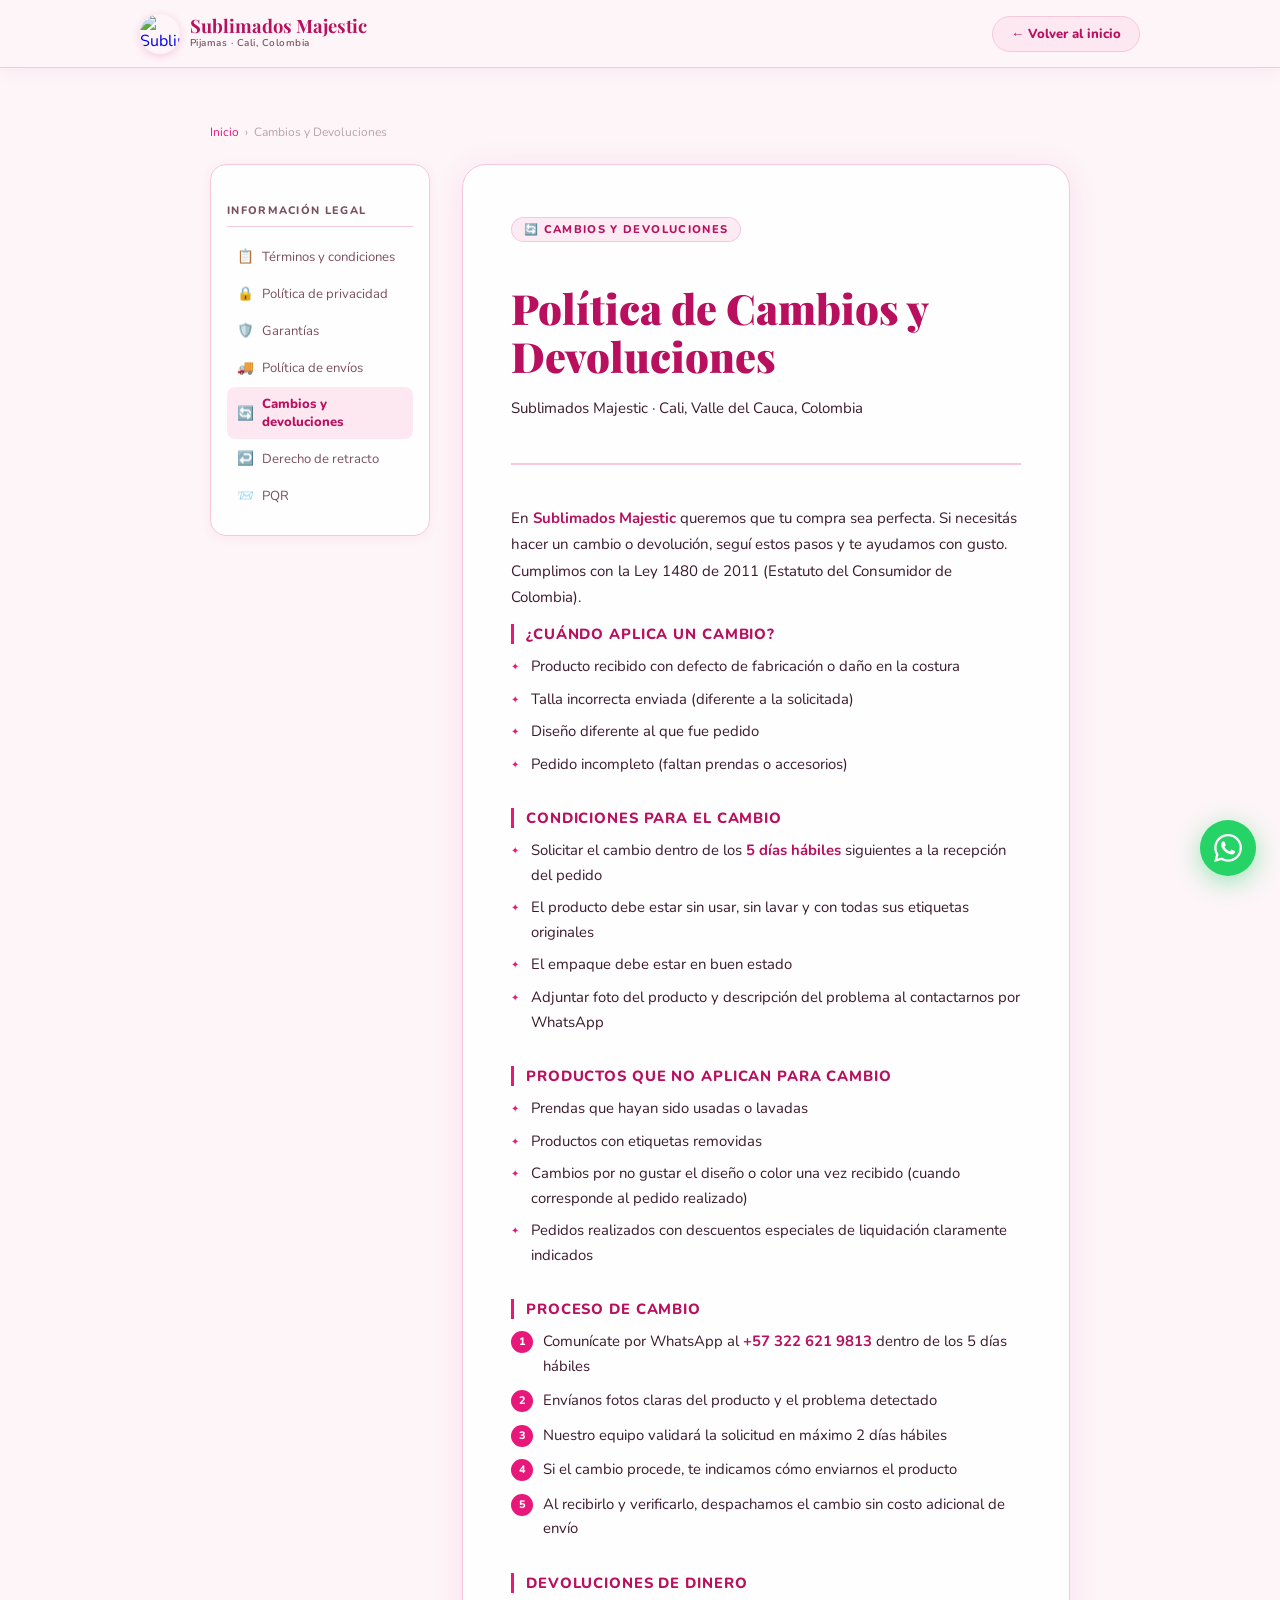
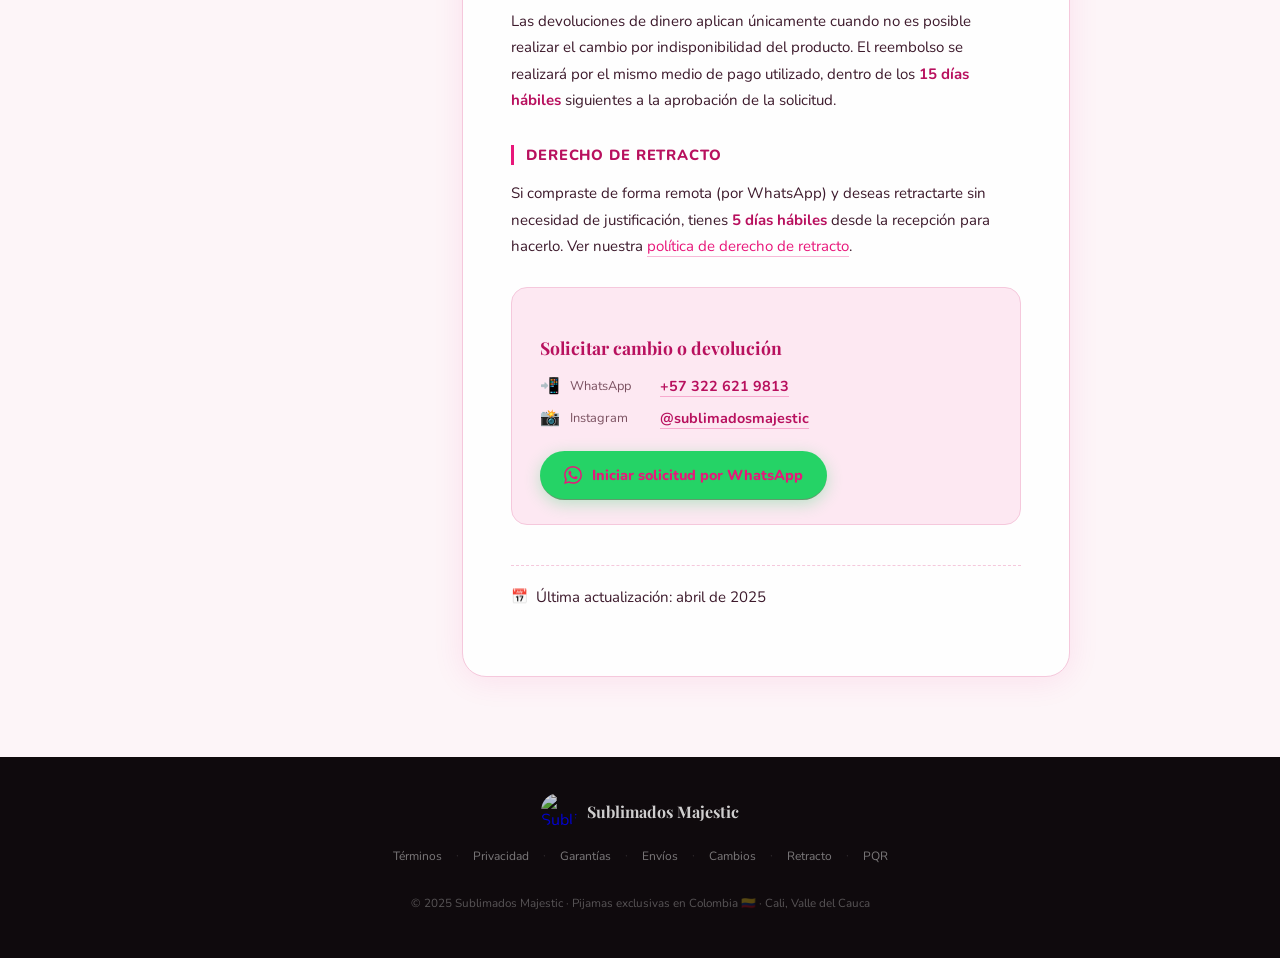
==== cambios.html @ e80ec2fe "Actualizar enlaces WhatsApp a catálogo wa.me/c/573228277608" ====
<!DOCTYPE html>
<html lang="es-CO">
<head>
  <meta charset="UTF-8"/>
  <meta name="viewport" content="width=device-width,initial-scale=1.0"/>
  <title>Cambios y Devoluciones | Sublimados Majestic – Pijamas Colombia</title>
  <meta name="robots" content="noindex,follow"/>
  <link rel="preconnect" href="https://fonts.googleapis.com"/>
  <link rel="preconnect" href="https://fonts.gstatic.com" crossorigin/>
  <link href="https://fonts.googleapis.com/css2?family=Playfair+Display:ital,wght@0,700;0,900;1,700&family=Nunito:wght@400;600;700;800;900&display=swap" rel="stylesheet"/>
  <link rel="stylesheet" href="legal.css"/>
</head>
<body>
<header class="legal-navbar"><div class="legal-nav-inner">
  <a href="index.html" class="legal-nav-logo">
    <img src="Logo_Sublimados_Majestic.jpeg" alt="Sublimados Majestic" width="40" height="40" loading="eager"/>
    <div><span class="legal-nav-brand">Sublimados Majestic</span><span class="legal-nav-sub">Pijamas · Cali, Colombia</span></div>
  </a>
  <a href="index.html" class="legal-back-btn">← Volver al inicio</a>
</div></header>

<main class="legal-main"><div class="legal-container">
  <nav class="legal-breadcrumb"><a href="index.html">Inicio</a><span>›</span><span>Cambios y Devoluciones</span></nav>
  <div class="legal-page-layout">
    <aside class="legal-sidebar"><h5>Información legal</h5>
      <a href="terminos.html"><span class="ls-icon">📋</span> Términos y condiciones</a>
      <a href="privacidad.html"><span class="ls-icon">🔒</span> Política de privacidad</a>
      <a href="garantias.html"><span class="ls-icon">🛡️</span> Garantías</a>
      <a href="envios.html"><span class="ls-icon">🚚</span> Política de envíos</a>
      <a href="cambios.html" class="active"><span class="ls-icon">🔄</span> Cambios y devoluciones</a>
      <a href="retracto.html"><span class="ls-icon">↩️</span> Derecho de retracto</a>
      <a href="pqr.html"><span class="ls-icon">📨</span> PQR</a>
    </aside>
    <div class="legal-box">
      <div class="legal-doc-header">
        <span class="legal-doc-tag">🔄 Cambios y Devoluciones</span>
        <h1 class="legal-doc-title">Política de Cambios y Devoluciones</h1>
        <p class="legal-doc-meta">Sublimados Majestic · Cali, Valle del Cauca, Colombia</p>
      </div>

      <p>En <strong>Sublimados Majestic</strong> queremos que tu compra sea perfecta. Si necesitás hacer un cambio o devolución, seguí estos pasos y te ayudamos con gusto. Cumplimos con la Ley 1480 de 2011 (Estatuto del Consumidor de Colombia).</p>

      <h3>¿Cuándo aplica un cambio?</h3>
      <ul>
        <li>Producto recibido con defecto de fabricación o daño en la costura</li>
        <li>Talla incorrecta enviada (diferente a la solicitada)</li>
        <li>Diseño diferente al que fue pedido</li>
        <li>Pedido incompleto (faltan prendas o accesorios)</li>
      </ul>

      <h3>Condiciones para el cambio</h3>
      <ul>
        <li>Solicitar el cambio dentro de los <strong>5 días hábiles</strong> siguientes a la recepción del pedido</li>
        <li>El producto debe estar sin usar, sin lavar y con todas sus etiquetas originales</li>
        <li>El empaque debe estar en buen estado</li>
        <li>Adjuntar foto del producto y descripción del problema al contactarnos por WhatsApp</li>
      </ul>

      <h3>Productos que no aplican para cambio</h3>
      <ul>
        <li>Prendas que hayan sido usadas o lavadas</li>
        <li>Productos con etiquetas removidas</li>
        <li>Cambios por no gustar el diseño o color una vez recibido (cuando corresponde al pedido realizado)</li>
        <li>Pedidos realizados con descuentos especiales de liquidación claramente indicados</li>
      </ul>

      <h3>Proceso de cambio</h3>
      <ol>
        <li>Comunícate por WhatsApp al <strong>+57 322 621 9813</strong> dentro de los 5 días hábiles</li>
        <li>Envíanos fotos claras del producto y el problema detectado</li>
        <li>Nuestro equipo validará la solicitud en máximo 2 días hábiles</li>
        <li>Si el cambio procede, te indicamos cómo enviarnos el producto</li>
        <li>Al recibirlo y verificarlo, despachamos el cambio sin costo adicional de envío</li>
      </ol>

      <h3>Devoluciones de dinero</h3>
      <p>Las devoluciones de dinero aplican únicamente cuando no es posible realizar el cambio por indisponibilidad del producto. El reembolso se realizará por el mismo medio de pago utilizado, dentro de los <strong>15 días hábiles</strong> siguientes a la aprobación de la solicitud.</p>

      <h3>Derecho de retracto</h3>
      <p>Si compraste de forma remota (por WhatsApp) y deseas retractarte sin necesidad de justificación, tienes <strong>5 días hábiles</strong> desde la recepción para hacerlo. Ver nuestra <a href="retracto.html">política de derecho de retracto</a>.</p>

      <div class="legal-contact-card">
        <h4>Solicitar cambio o devolución</h4>
        <div class="legal-contact-row"><span class="lc-icon">📲</span><span class="lc-label">WhatsApp</span><span class="lc-val"><a href="https://wa.me/c/573228277608" target="_blank" rel="noopener">+57 322 621 9813</a></span></div>
        <div class="legal-contact-row"><span class="lc-icon">📸</span><span class="lc-label">Instagram</span><span class="lc-val"><a href="https://www.instagram.com/sublimadosmajestic" target="_blank" rel="noopener">@sublimadosmajestic</a></span></div>
        <a href="https://wa.me/c/573228277608" target="_blank" rel="noopener" class="legal-wa-cta"><svg viewBox="0 0 24 24" fill="currentColor"><path d="M17.472 14.382c-.297-.149-1.758-.867-2.03-.967-.273-.099-.471-.148-.67.15-.197.297-.767.966-.94 1.164-.173.199-.347.223-.644.075-.297-.15-1.255-.463-2.39-1.475-.883-.788-1.48-1.761-1.653-2.059-.173-.297-.018-.458.13-.606.134-.133.298-.347.446-.52.149-.174.198-.298.298-.497.099-.198.05-.371-.025-.52-.075-.149-.669-1.612-.916-2.207-.242-.579-.487-.5-.669-.51-.173-.008-.371-.01-.57-.01-.198 0-.52.074-.792.372-.272.297-1.04 1.016-1.04 2.479 0 1.462 1.065 2.875 1.213 3.074.149.198 2.096 3.2 5.077 4.487.709.306 1.262.489 1.694.625.712.227 1.36.195 1.871.118.571-.085 1.758-.719 2.006-1.413.248-.694.248-1.289.173-1.413-.074-.124-.272-.198-.57-.347m-5.421 7.403h-.004a9.87 9.87 0 01-5.031-1.378l-.361-.214-3.741.982.998-3.648-.235-.374a9.86 9.86 0 01-1.51-5.26c.001-5.45 4.436-9.884 9.888-9.884 2.64 0 5.122 1.03 6.988 2.898a9.825 9.825 0 012.893 6.994c-.003 5.45-4.437 9.884-9.885 9.884m8.413-18.297A11.815 11.815 0 0012.05 0C5.495 0 .16 5.335.157 11.892c0 2.096.547 4.142 1.588 5.945L.057 24l6.305-1.654a11.882 11.882 0 005.683 1.448h.005c6.554 0 11.89-5.335 11.893-11.893a11.821 11.821 0 00-3.48-8.413z"/></svg> Iniciar solicitud por WhatsApp</a>
      </div>
      <p class="legal-date-note">Última actualización: abril de 2025</p>
    </div>
  </div>
</div></main>

<a href="https://wa.me/c/573228277608" class="legal-wa-float" target="_blank" rel="noopener" aria-label="WhatsApp"><svg viewBox="0 0 24 24" fill="currentColor"><path d="M17.472 14.382c-.297-.149-1.758-.867-2.03-.967-.273-.099-.471-.148-.67.15-.197.297-.767.966-.94 1.164-.173.199-.347.223-.644.075-.297-.15-1.255-.463-2.39-1.475-.883-.788-1.48-1.761-1.653-2.059-.173-.297-.018-.458.13-.606.134-.133.298-.347.446-.52.149-.174.198-.298.298-.497.099-.198.05-.371-.025-.52-.075-.149-.669-1.612-.916-2.207-.242-.579-.487-.5-.669-.51-.173-.008-.371-.01-.57-.01-.198 0-.52.074-.792.372-.272.297-1.04 1.016-1.04 2.479 0 1.462 1.065 2.875 1.213 3.074.149.198 2.096 3.2 5.077 4.487.709.306 1.262.489 1.694.625.712.227 1.36.195 1.871.118.571-.085 1.758-.719 2.006-1.413.248-.694.248-1.289.173-1.413-.074-.124-.272-.198-.57-.347m-5.421 7.403h-.004a9.87 9.87 0 01-5.031-1.378l-.361-.214-3.741.982.998-3.648-.235-.374a9.86 9.86 0 01-1.51-5.26c.001-5.45 4.436-9.884 9.888-9.884 2.64 0 5.122 1.03 6.988 2.898a9.825 9.825 0 012.893 6.994c-.003 5.45-4.437 9.884-9.885 9.884m8.413-18.297A11.815 11.815 0 0012.05 0C5.495 0 .16 5.335.157 11.892c0 2.096.547 4.142 1.588 5.945L.057 24l6.305-1.654a11.882 11.882 0 005.683 1.448h.005c6.554 0 11.89-5.335 11.893-11.893a11.821 11.821 0 00-3.48-8.413z"/></svg></a>

<footer class="legal-footer"><div class="legal-footer-inner">
  <a href="index.html" class="legal-footer-logo">
    <img src="Logo_Sublimados_Majestic.jpeg" alt="Sublimados Majestic" width="36" height="36" loading="lazy"/>
    <span>Sublimados Majestic</span>
  </a>
  <nav class="legal-footer-links">
    <a href="terminos.html">Términos</a><span>·</span><a href="privacidad.html">Privacidad</a><span>·</span><a href="garantias.html">Garantías</a><span>·</span><a href="envios.html">Envíos</a><span>·</span><a href="cambios.html">Cambios</a><span>·</span><a href="retracto.html">Retracto</a><span>·</span><a href="pqr.html">PQR</a>
  </nav>
  <p class="legal-footer-copy">© 2025 Sublimados Majestic · Pijamas exclusivas en Colombia 🇨🇴 · Cali, Valle del Cauca</p>
</div></footer>
</body></html>
---- legal.css ----
/* ════════════════════════════════════════════════════
   SUBLIMADOS MAJESTIC — legal.css
   Páginas de políticas · Identidad de marca · 2025
   Playfair Display + Nunito · Paleta #E8177A
════════════════════════════════════════════════════ */

:root {
  --rosa:       #E8177A;
  --rosa-dark:  #B8105E;
  --rosa-light: #FF5BAE;
  --rosa-soft:  #FDE8F2;
  --rosa-borde: #F5C8DC;
  --cream:      #FDF5F8;
  --blanco:     #FEFEFE;
  --negro:      #0F0A0D;
  --texto:      #2C1A22;
  --muted:      #7A5060;
  --wa:         #25D366;
  --wa-dark:    #128C7E;
  --font-title: 'Playfair Display', Georgia, serif;
  --font-body:  'Nunito', 'Helvetica Neue', sans-serif;
}

*, *::before, *::after { box-sizing: border-box; }
body {
  font-family: var(--font-body);
  background: var(--cream);
  color: var(--texto);
  -webkit-font-smoothing: antialiased;
  margin: 0; padding: 0;
}

/* ── NAVBAR LEGAL ──────────────────────────────── */
.legal-navbar {
  position: sticky; top: 0; z-index: 100;
  background: rgba(253,245,248,.97);
  backdrop-filter: blur(16px);
  -webkit-backdrop-filter: blur(16px);
  border-bottom: 1px solid var(--rosa-borde);
  box-shadow: 0 2px 16px rgba(232,23,122,.07);
  padding: 0 24px; height: 68px;
  display: flex; align-items: center;
}
.legal-nav-inner {
  max-width: 1000px; margin: 0 auto; width: 100%;
  display: flex; align-items: center;
  justify-content: space-between; gap: 16px;
}
.legal-nav-logo {
  display: flex; align-items: center;
  gap: 10px; text-decoration: none;
}
.legal-nav-logo img {
  width: 40px; height: 40px; border-radius: 50%;
  object-fit: cover;
  box-shadow: 0 2px 8px rgba(232,23,122,.2);
}
.legal-nav-brand {
  font-family: var(--font-title);
  font-size: 1.15rem; font-weight: 700;
  color: var(--rosa-dark); line-height: 1;
  display: block;
}
.legal-nav-sub {
  display: block; font-size: .62rem;
  color: var(--muted); font-family: var(--font-body);
  font-weight: 600; letter-spacing: .05em; margin-top: 1px;
}
.legal-back-btn {
  display: inline-flex; align-items: center; gap: 6px;
  font-family: var(--font-body); font-size: .82rem;
  font-weight: 800; color: var(--rosa-dark);
  background: var(--rosa-soft);
  border: 1.5px solid var(--rosa-borde);
  padding: 8px 18px; border-radius: 999px;
  text-decoration: none;
  transition: background .2s, border-color .2s;
  white-space: nowrap;
}
.legal-back-btn:hover {
  background: var(--rosa-borde);
  border-color: var(--rosa-light);
}

/* ── LAYOUT MAIN ───────────────────────────────── */
.legal-main {
  min-height: 70vh; padding: 56px 24px 80px;
  background: var(--cream);
}
.legal-container { max-width: 860px; margin: 0 auto; }

/* ── BREADCRUMB ────────────────────────────────── */
.legal-breadcrumb {
  font-size: .75rem; color: var(--muted);
  margin-bottom: 24px; display: flex;
  align-items: center; gap: 6px;
}
.legal-breadcrumb a { color: var(--rosa); text-decoration: none; }
.legal-breadcrumb a:hover { color: var(--rosa-dark); }
.legal-breadcrumb span { opacity: .5; }

/* ── LAYOUT CON SIDEBAR ─────────────────────────── */
.legal-page-layout {
  display: grid;
  grid-template-columns: 220px 1fr;
  gap: 32px; align-items: start;
}

/* ── SIDEBAR ────────────────────────────────────── */
.legal-sidebar {
  position: sticky; top: 88px;
  background: var(--blanco);
  border: 1px solid var(--rosa-borde);
  border-radius: 16px; padding: 20px 16px;
  box-shadow: 0 2px 12px rgba(232,23,122,.06);
}
.legal-sidebar h5 {
  font-size: .68rem; font-weight: 800;
  letter-spacing: .12em; text-transform: uppercase;
  color: var(--muted); margin-bottom: 12px;
  padding-bottom: 8px;
  border-bottom: 1px solid var(--rosa-borde);
}
.legal-sidebar a {
  display: flex; align-items: center; gap: 8px;
  font-size: .82rem; color: var(--muted);
  padding: 8px 10px; border-radius: 8px;
  text-decoration: none; border: none;
  transition: background .2s, color .2s; margin-bottom: 2px;
}
.legal-sidebar a:hover { background: var(--rosa-soft); color: var(--rosa-dark); }
.legal-sidebar a.active { background: var(--rosa-soft); color: var(--rosa-dark); font-weight: 800; }
.legal-sidebar a .ls-icon { font-size: .85rem; flex-shrink: 0; }

/* ── BOX PRINCIPAL ─────────────────────────────── */
.legal-box {
  background: var(--blanco); border-radius: 24px;
  padding: 52px 48px;
  box-shadow: 0 4px 32px rgba(232,23,122,.09);
  border: 1px solid var(--rosa-borde);
}

/* ── HEADER DOCUMENTO ──────────────────────────── */
.legal-doc-header {
  margin-bottom: 40px; padding-bottom: 28px;
  border-bottom: 2px solid var(--rosa-borde);
}
.legal-doc-tag {
  display: inline-block; font-size: .7rem; font-weight: 800;
  letter-spacing: .12em; text-transform: uppercase;
  color: var(--rosa-dark);
  background: rgba(232,23,122,.08);
  border: 1px solid rgba(232,23,122,.18);
  padding: 4px 12px; border-radius: 999px; margin-bottom: 14px;
}
.legal-doc-title {
  font-family: var(--font-title);
  font-size: clamp(1.8rem, 4vw, 2.6rem);
  font-weight: 900; color: var(--rosa-dark);
  line-height: 1.15; margin-bottom: 10px;
}
.legal-doc-meta { font-size: .78rem; color: var(--muted); }

/* ── TIPOGRAFÍA LEGAL ──────────────────────────── */
.legal-box h3 {
  font-family: var(--font-body); font-size: .92rem;
  font-weight: 800; color: var(--rosa-dark);
  margin: 32px 0 10px; text-transform: uppercase;
  letter-spacing: .06em; padding-left: 12px;
  border-left: 3px solid var(--rosa);
}
.legal-box h3:first-of-type { margin-top: 0; }
.legal-box p {
  font-size: .94rem; color: #3D1A2C;
  margin-bottom: 14px; line-height: 1.75;
}
.legal-box ul {
  margin: 0 0 18px 0; padding: 0; list-style: none;
}
.legal-box ul li {
  font-size: .93rem; color: #3D1A2C;
  line-height: 1.65; margin-bottom: 8px;
  padding-left: 20px; position: relative;
}
.legal-box ul li::before {
  content: '✦'; position: absolute; left: 0;
  color: var(--rosa); font-size: .65rem; top: 4px;
}
.legal-box ol {
  margin: 0 0 18px 0; padding: 0;
  counter-reset: legal-counter; list-style: none;
}
.legal-box ol li {
  font-size: .93rem; color: #3D1A2C;
  line-height: 1.65; margin-bottom: 10px;
  padding-left: 32px; position: relative;
  counter-increment: legal-counter;
}
.legal-box ol li::before {
  content: counter(legal-counter); position: absolute;
  left: 0; width: 22px; height: 22px;
  background: var(--rosa); color: #fff;
  border-radius: 50%; font-size: .68rem; font-weight: 800;
  display: flex; align-items: center; justify-content: center; top: 2px;
}
.legal-box strong { color: var(--rosa-dark); font-weight: 700; }
.legal-box a {
  color: var(--rosa); text-decoration: none;
  border-bottom: 1px solid rgba(232,23,122,.3);
  transition: color .2s;
}
.legal-box a:hover { color: var(--rosa-dark); }

/* ── NOTA FECHA ─────────────────────────────────── */
.legal-date-note {
  font-size: .76rem; color: var(--muted);
  margin-top: 40px; padding-top: 18px;
  border-top: 1px dashed var(--rosa-borde);
  display: flex; align-items: center; gap: 8px;
}
.legal-date-note::before { content: '📅'; font-size: .85rem; }

/* ── CONTACT CARD ──────────────────────────────── */
.legal-contact-card {
  background: var(--rosa-soft);
  border: 1.5px solid var(--rosa-borde);
  border-radius: 16px; padding: 24px 28px; margin: 28px 0;
}
.legal-contact-card h4 {
  font-family: var(--font-title); font-size: 1.1rem;
  font-weight: 700; color: var(--rosa-dark); margin-bottom: 16px;
}
.legal-contact-row {
  display: flex; align-items: center; gap: 10px;
  font-size: .9rem; color: var(--texto);
  margin-bottom: 10px; flex-wrap: wrap;
}
.lc-icon { font-size: 1rem; flex-shrink: 0; }
.lc-label { color: var(--muted); font-size: .8rem; min-width: 80px; }
.lc-val { font-weight: 600; }
.lc-val a { color: var(--rosa-dark); font-weight: 700; }

/* ── SOCIAL ─────────────────────────────────────── */
.legal-social-row {
  display: flex; gap: 12px; flex-wrap: wrap; margin-top: 16px;
}
.legal-social-btn {
  display: inline-flex; align-items: center; gap: 7px;
  font-size: .8rem; font-weight: 700;
  padding: 8px 16px; border-radius: 999px;
  text-decoration: none;
  border: 1.5px solid var(--rosa-borde);
  color: var(--rosa-dark); background: var(--blanco);
  transition: background .2s, border-color .2s;
}
.legal-social-btn:hover {
  background: var(--rosa-soft);
  border-color: var(--rosa); border-bottom: 1.5px solid var(--rosa);
}
.legal-social-btn svg { width: 16px; height: 16px; flex-shrink: 0; }
.lsb-ig { border-color: #C13584; color: #C13584; }
.lsb-ig:hover { background: rgba(193,53,132,.06); border-color: #C13584; border-bottom-color: #C13584; }
.lsb-tt { border-color: #000; color: #000; }
.lsb-tt:hover { background: rgba(0,0,0,.04); border-bottom-color: #000; }
.lsb-wa { border-color: var(--wa); color: var(--wa-dark); }
.lsb-wa:hover { background: rgba(37,211,102,.06); border-bottom-color: var(--wa); }

/* ── CTA WHATSAPP ──────────────────────────────── */
.legal-wa-cta {
  display: inline-flex; align-items: center; gap: 10px;
  background: var(--wa); color: #fff;
  font-weight: 800; font-size: .9rem;
  padding: 14px 24px; border-radius: 999px;
  text-decoration: none; border: none; margin-top: 12px;
  transition: background .2s, transform .2s;
  box-shadow: 0 4px 16px rgba(37,211,102,.3);
}
.legal-wa-cta:hover {
  background: var(--wa-dark); transform: translateY(-2px); border-bottom: none;
}
.legal-wa-cta svg { width: 18px; height: 18px; flex-shrink: 0; }

/* ── WA FLOTANTE ─────────────────────────────────── */
.legal-wa-float {
  position: fixed; bottom: 24px; right: 24px; z-index: 9999;
  width: 56px; height: 56px; border-radius: 50%;
  background: var(--wa); color: #fff;
  display: flex; align-items: center; justify-content: center;
  box-shadow: 0 6px 24px rgba(37,211,102,.45);
  transition: transform .2s, box-shadow .2s;
  text-decoration: none;
}
.legal-wa-float:hover { transform: scale(1.08) translateY(-2px); box-shadow: 0 10px 32px rgba(37,211,102,.55); }
.legal-wa-float svg { width: 28px; height: 28px; }

/* ── FOOTER ─────────────────────────────────────── */
.legal-footer { background: var(--negro); padding: 36px 24px; }
.legal-footer-inner {
  max-width: 860px; margin: 0 auto;
  display: flex; flex-direction: column;
  align-items: center; gap: 16px; text-align: center;
}
.legal-footer-logo { display: flex; align-items: center; gap: 10px; text-decoration: none; }
.legal-footer-logo img { width: 36px; height: 36px; border-radius: 50%; object-fit: cover; opacity: .85; }
.legal-footer-logo span {
  font-family: var(--font-title); font-size: 1rem;
  font-weight: 700; color: rgba(255,255,255,.8);
}
.legal-footer-links {
  display: flex; gap: 6px; flex-wrap: wrap; justify-content: center;
}
.legal-footer-links a {
  font-size: .75rem; color: rgba(255,255,255,.45);
  text-decoration: none; padding: 3px 8px;
  border-radius: 999px; transition: color .2s;
}
.legal-footer-links a:hover { color: var(--rosa-light); }
.legal-footer-links span { color: rgba(255,255,255,.15); font-size: .75rem; line-height: 1.8; }
.legal-footer-copy { font-size: .73rem; color: rgba(255,255,255,.3); }

/* ── RESPONSIVE ────────────────────────────────── */
@media (max-width: 768px) {
  .legal-box { padding: 32px 20px; }
  .legal-page-layout { grid-template-columns: 1fr; }
  .legal-sidebar { position: static; order: 2; }
}
@media (max-width: 480px) {
  .legal-box { padding: 24px 16px; border-radius: 16px; }
  .legal-doc-title { font-size: 1.7rem; }
  .legal-social-row { flex-direction: column; }
}
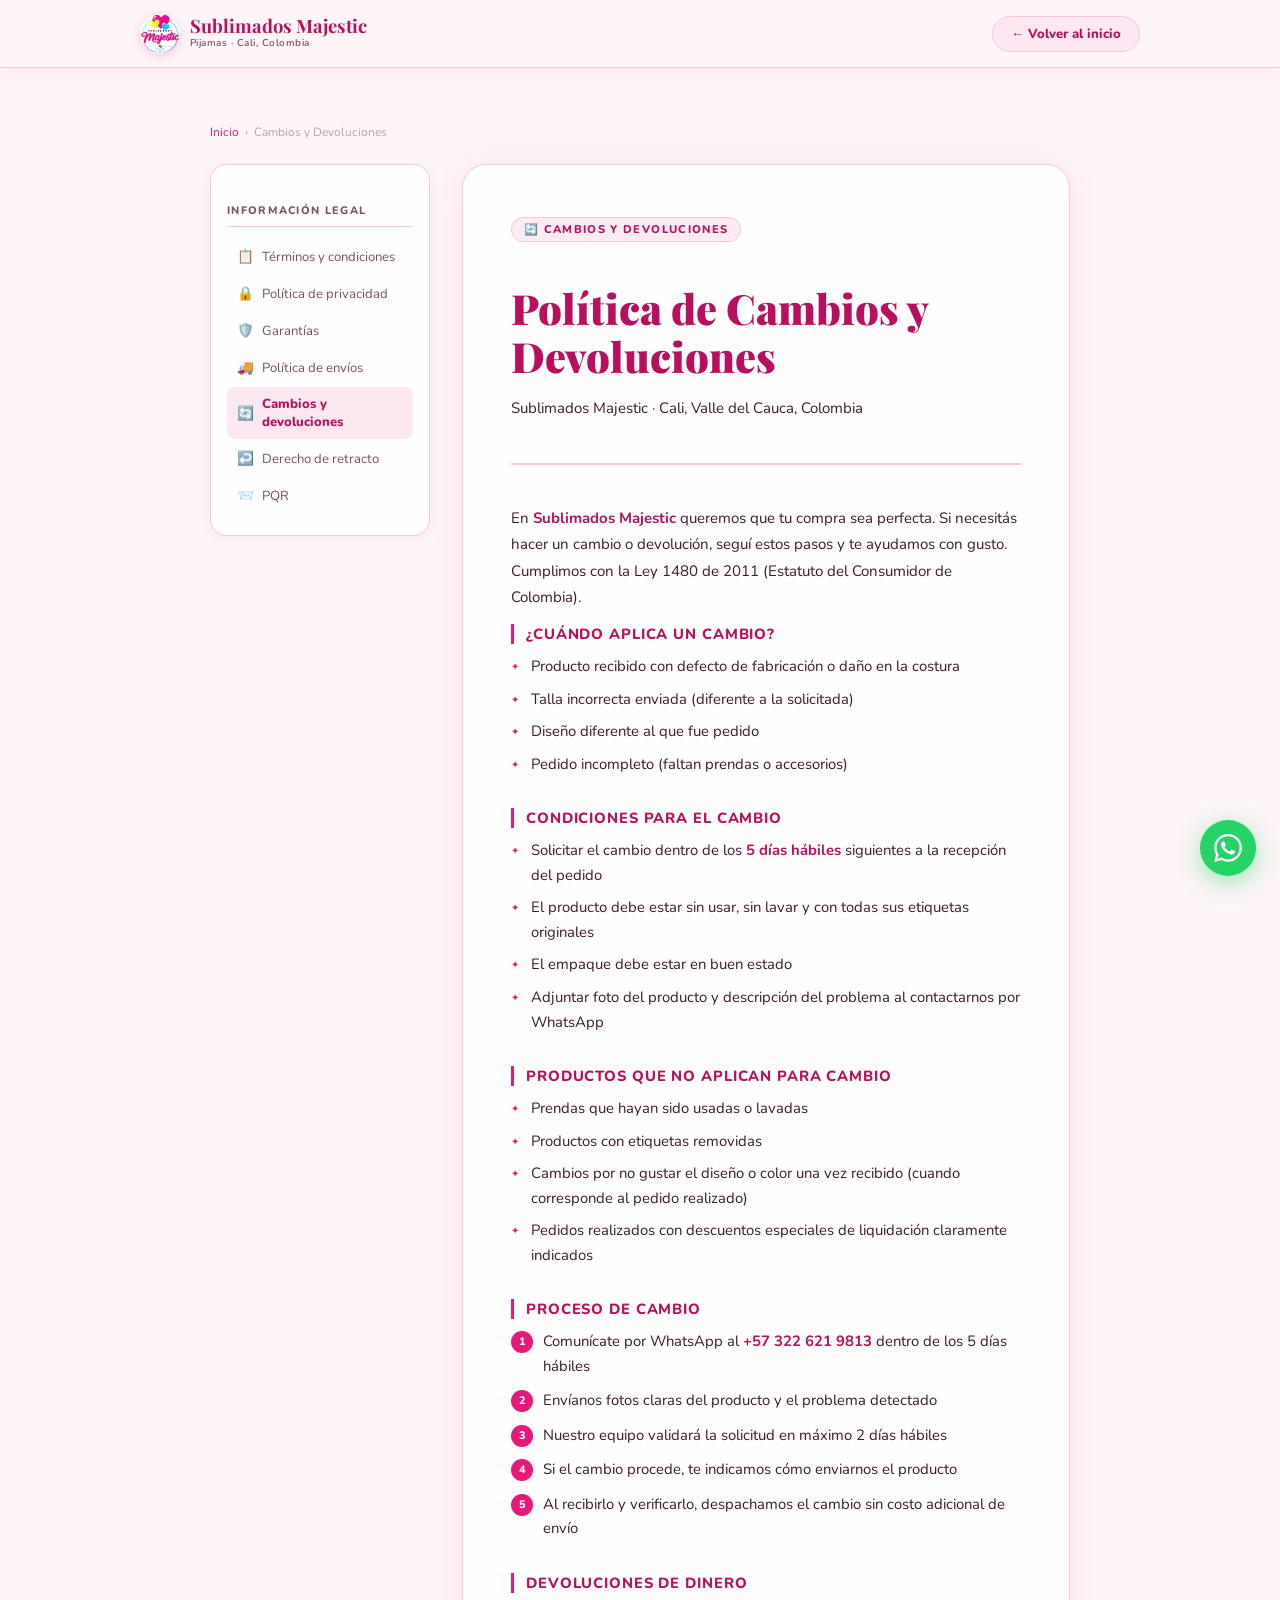
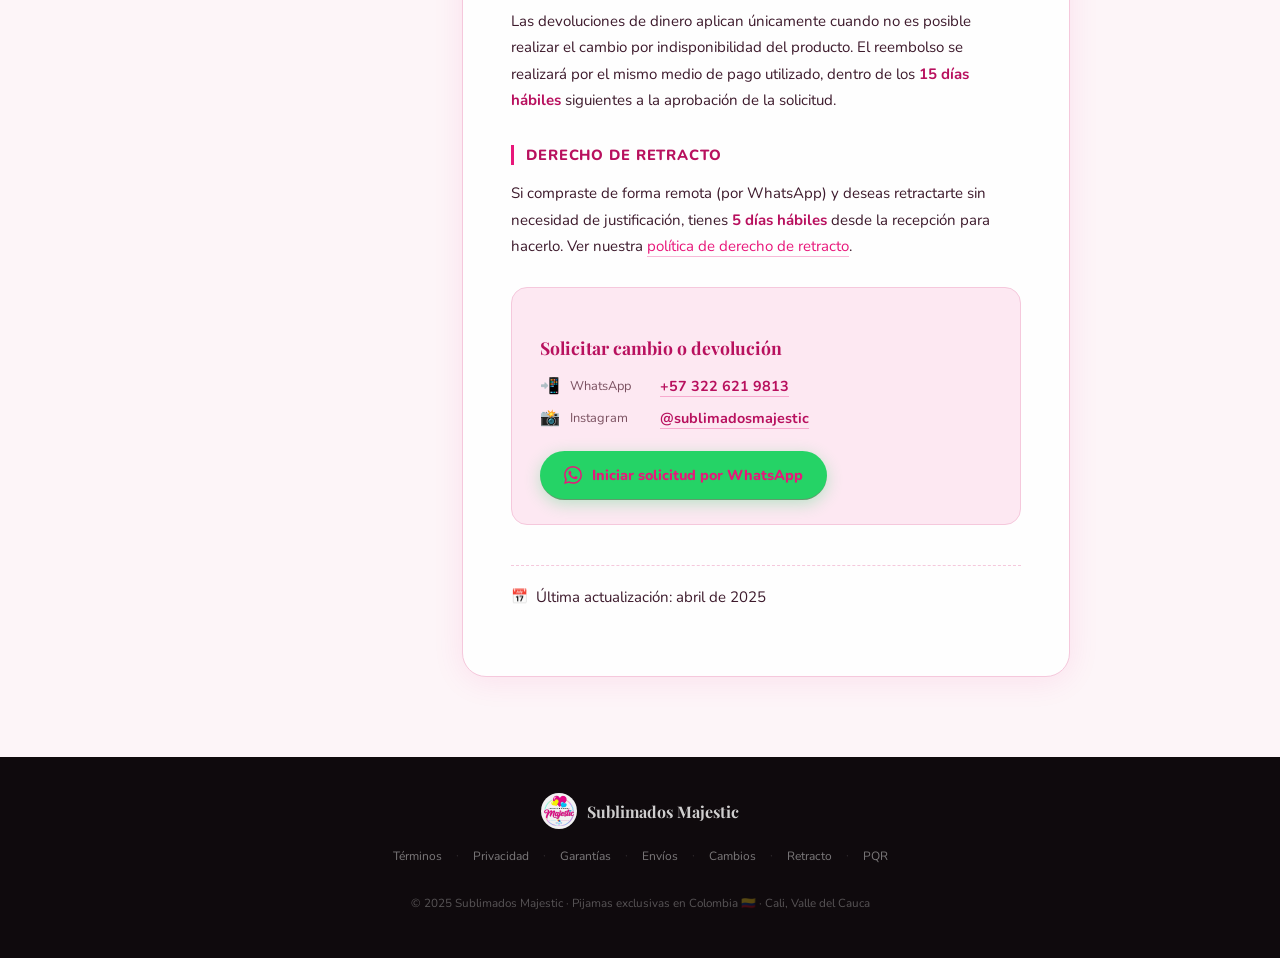
==== commit 5c267aed: "feat: add new logo asset and update references across site pages" ====
--- a/cambios.html
+++ b/cambios.html
@@ -1,4 +1,4 @@
-<!DOCTYPE html>
+﻿<!DOCTYPE html>
 <html lang="es-CO">
 <head>
   <meta charset="UTF-8"/>
@@ -9,11 +9,12 @@
   <link rel="preconnect" href="https://fonts.gstatic.com" crossorigin/>
   <link href="https://fonts.googleapis.com/css2?family=Playfair+Display:ital,wght@0,700;0,900;1,700&family=Nunito:wght@400;600;700;800;900&display=swap" rel="stylesheet"/>
   <link rel="stylesheet" href="legal.css"/>
+  <link rel="icon" type="image/png" href="logo.png"/>
 </head>
 <body>
 <header class="legal-navbar"><div class="legal-nav-inner">
   <a href="index.html" class="legal-nav-logo">
-    <img src="Logo_Sublimados_Majestic.jpeg" alt="Sublimados Majestic" width="40" height="40" loading="eager"/>
+    <img src="logo.png" alt="Sublimados Majestic" width="40" height="40" loading="eager"/>
     <div><span class="legal-nav-brand">Sublimados Majestic</span><span class="legal-nav-sub">Pijamas · Cali, Colombia</span></div>
   </a>
   <a href="index.html" class="legal-back-btn">← Volver al inicio</a>
@@ -94,7 +95,7 @@
 
 <footer class="legal-footer"><div class="legal-footer-inner">
   <a href="index.html" class="legal-footer-logo">
-    <img src="Logo_Sublimados_Majestic.jpeg" alt="Sublimados Majestic" width="36" height="36" loading="lazy"/>
+    <img src="logo.png" alt="Sublimados Majestic" width="36" height="36" loading="lazy"/>
     <span>Sublimados Majestic</span>
   </a>
   <nav class="legal-footer-links">
--- a/legal.css
+++ b/legal.css
@@ -52,7 +52,7 @@
 }
 .legal-nav-logo img {
   width: 40px; height: 40px; border-radius: 50%;
-  object-fit: cover;
+  object-fit: contain;
   box-shadow: 0 2px 8px rgba(232,23,122,.2);
 }
 .legal-nav-brand {
@@ -301,7 +301,7 @@
   align-items: center; gap: 16px; text-align: center;
 }
 .legal-footer-logo { display: flex; align-items: center; gap: 10px; text-decoration: none; }
-.legal-footer-logo img { width: 36px; height: 36px; border-radius: 50%; object-fit: cover; opacity: .85; }
+.legal-footer-logo img { width: 36px; height: 36px; border-radius: 50%; object-fit: contain; opacity: .95; background: #fff; padding: 2px; }
 .legal-footer-logo span {
   font-family: var(--font-title); font-size: 1rem;
   font-weight: 700; color: rgba(255,255,255,.8);
